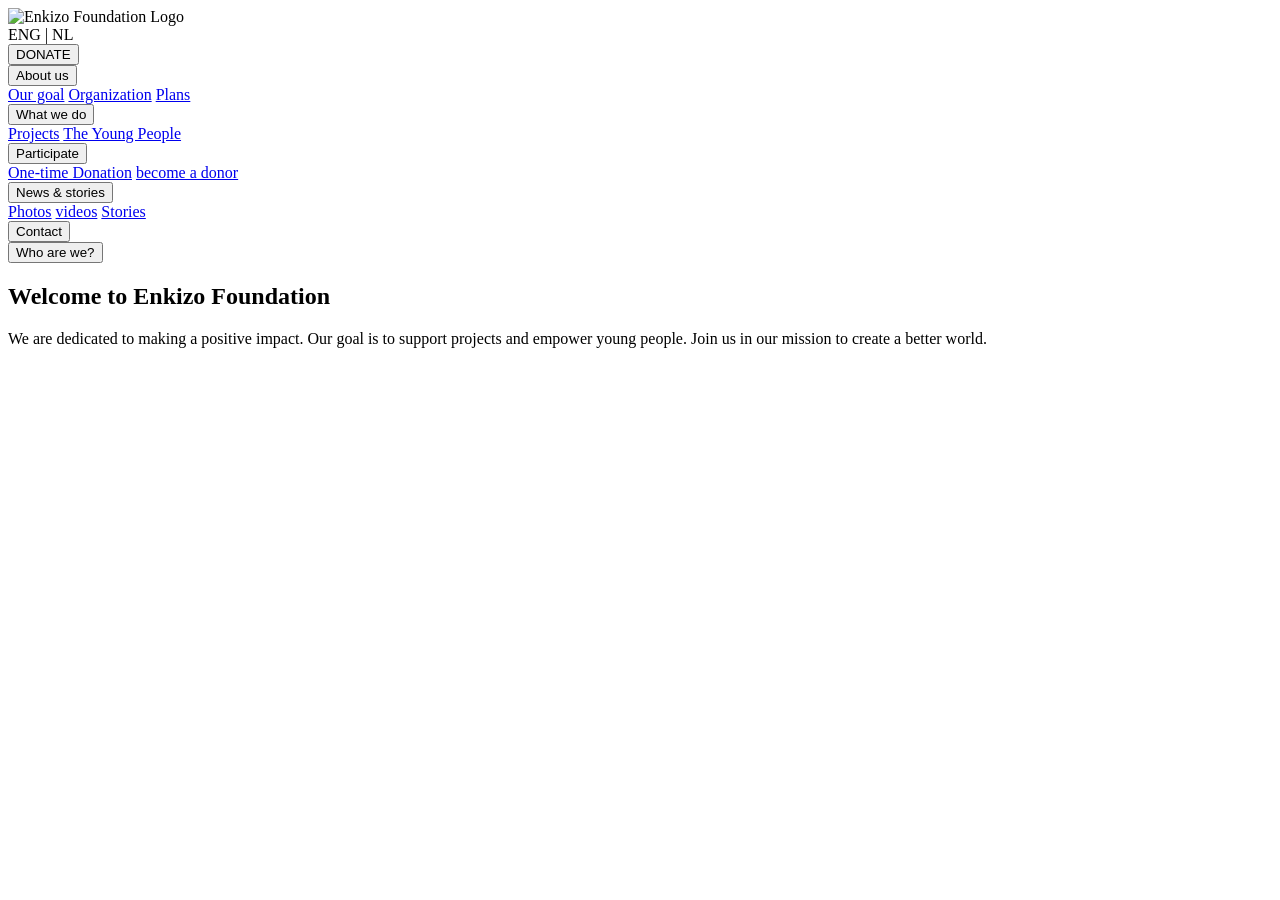
==== index.html @ 0a7edf3d "main html body" ====
<!DOCTYPE html>
<html lang="en">
<head>
    <meta charset="UTF-8">
    <meta name="viewport" content="width=device-width, initial-scale=1.0">
    <title>Enkizo Foundation</title>
    <link rel="stylesheet" href="style.css">
    <link href="https://fonts.googleapis.com/css2?family=League+Spartan:wght@400;500;600;700&display=swap" rel="stylesheet">
</head>
<body>
    <header class="top-bar">
        <div class="logo-container">
            <img src="assets/logo.png" alt="Enkizo Foundation Logo" class="logo">
        </div>
        <div class="header-right">
            <div class="language-toggle">
                <span id="lang-eng" class="lang-btn active">ENG</span> | <span id="lang-nl" class="lang-btn">NL</span>
            </div>
            <button class="donate-btn" id="donate-btn">DONATE</button>
        </div>
    </header>
    
    <nav class="main-nav">
        <div class="nav-item">
            <button class="nav-btn" id="nav-about">About us</button>
            <div class="dropdown">
                <a href="#goal" id="sub-goal">Our goal</a>
                <a href="#org" id="sub-org">Organization</a>
                <a href="#plans" id="sub-plans">Plans</a>
            </div>
        </div>
        <div class="nav-item">
            <button class="nav-btn" id="nav-what">What we do</button>
            <div class="dropdown">
                <a href="#projects" id="sub-projects">Projects</a>
                <a href="#youth" id="sub-youth">The Young People</a>
            </div>
        </div>
        <div class="nav-item">
            <button class="nav-btn" id="nav-participate">Participate</button>
            <div class="dropdown">
                <a href="#one-time" id="sub-onetime">One-time Donation</a>
                <a href="#donor" id="sub-donor">become a donor</a>
            </div>
        </div>
        <div class="nav-item">
            <button class="nav-btn" id="nav-news">News & stories</button>
            <div class="dropdown">
                <a href="#photos" id="sub-photos">Photos</a>
                <a href="#videos" id="sub-videos">videos</a>
                <a href="#stories" id="sub-stories">Stories</a>
            </div>
        </div>
        <div class="nav-item">
            <button class="nav-btn" id="nav-contact">Contact</button>
        </div>
    </nav>

    <main class="hero-section">
        <div class="hero-content">
            <button class="who-btn" id="who-btn">Who are we?</button>
        </div>
    </main>

    <section class="content-section">
        <div class="container">
            <h2 id="about-us-heading">Welcome to Enkizo Foundation</h2>
            <p id="about-us-text">We are dedicated to making a positive impact. Our goal is to support projects and empower young people. Join us in our mission to create a better world.</p>
        </div>
    </section>

    <script src="script.js"></script>
</body>
</html>
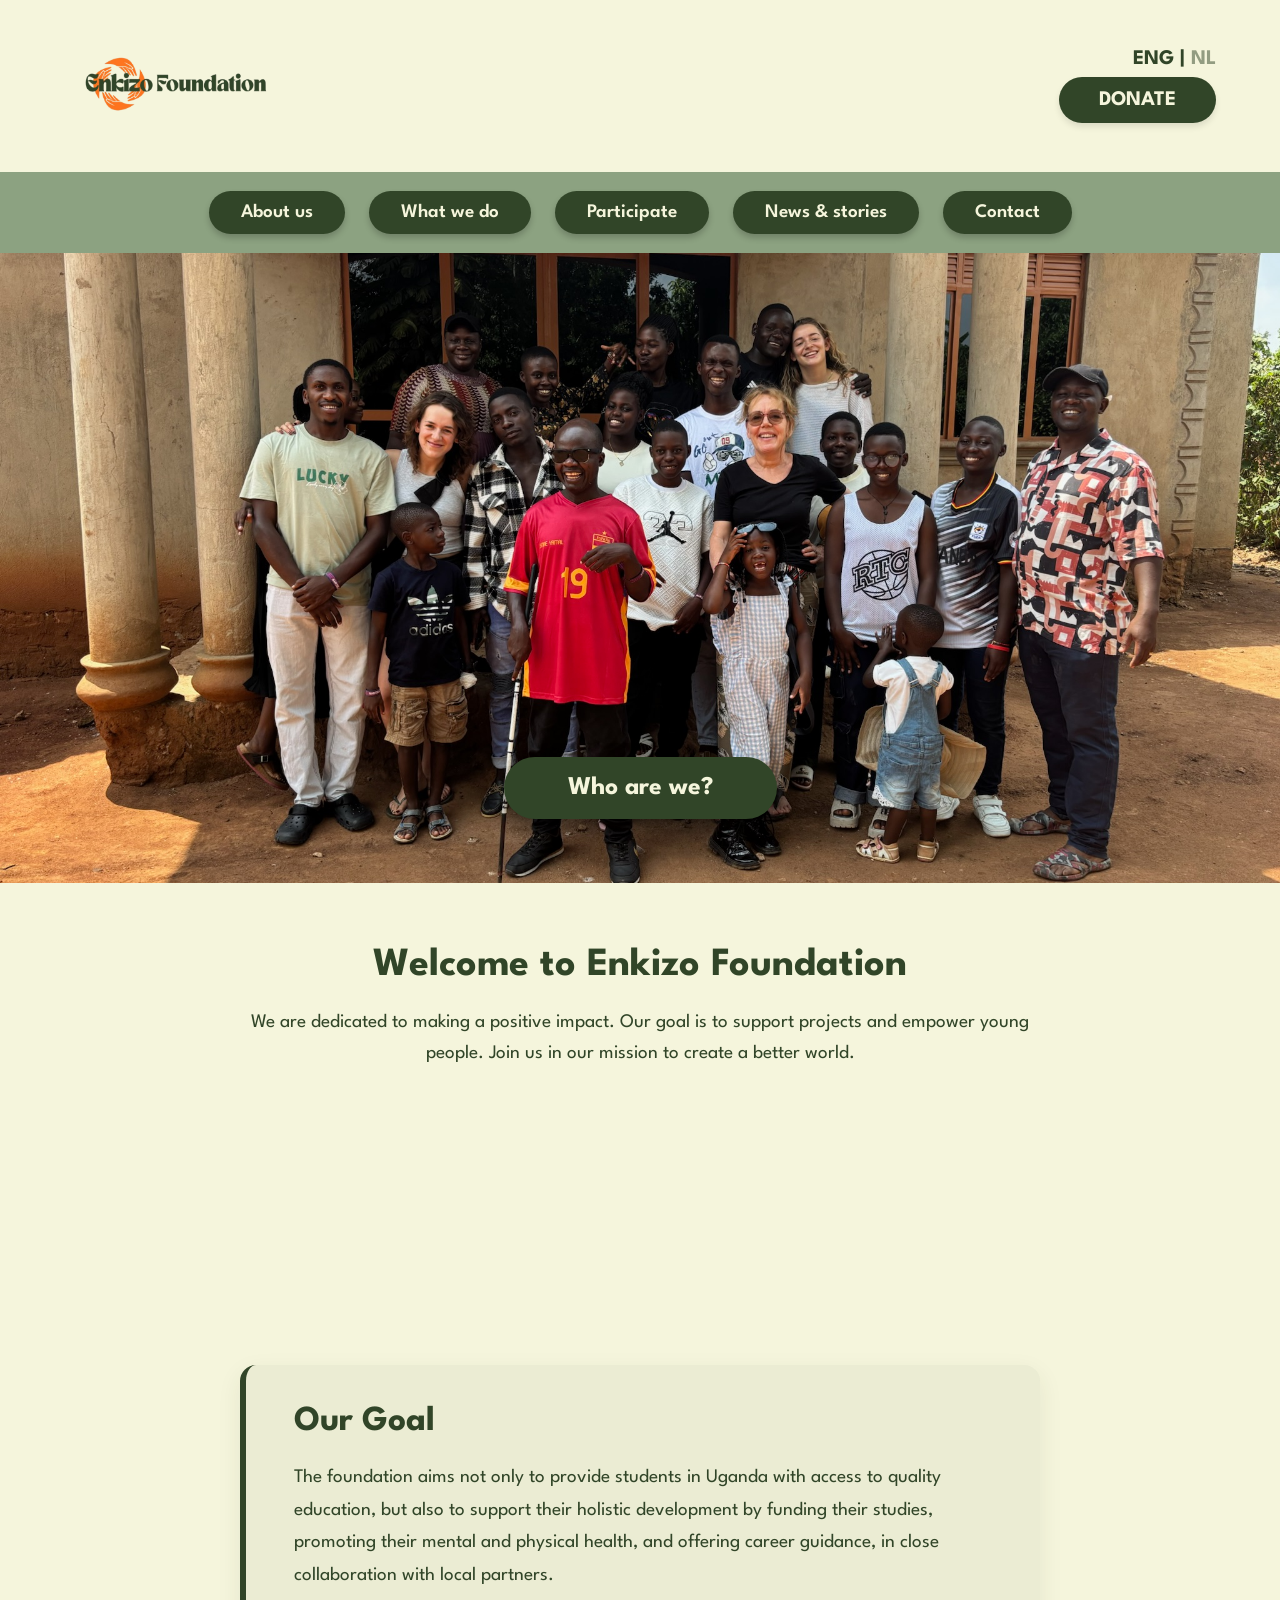
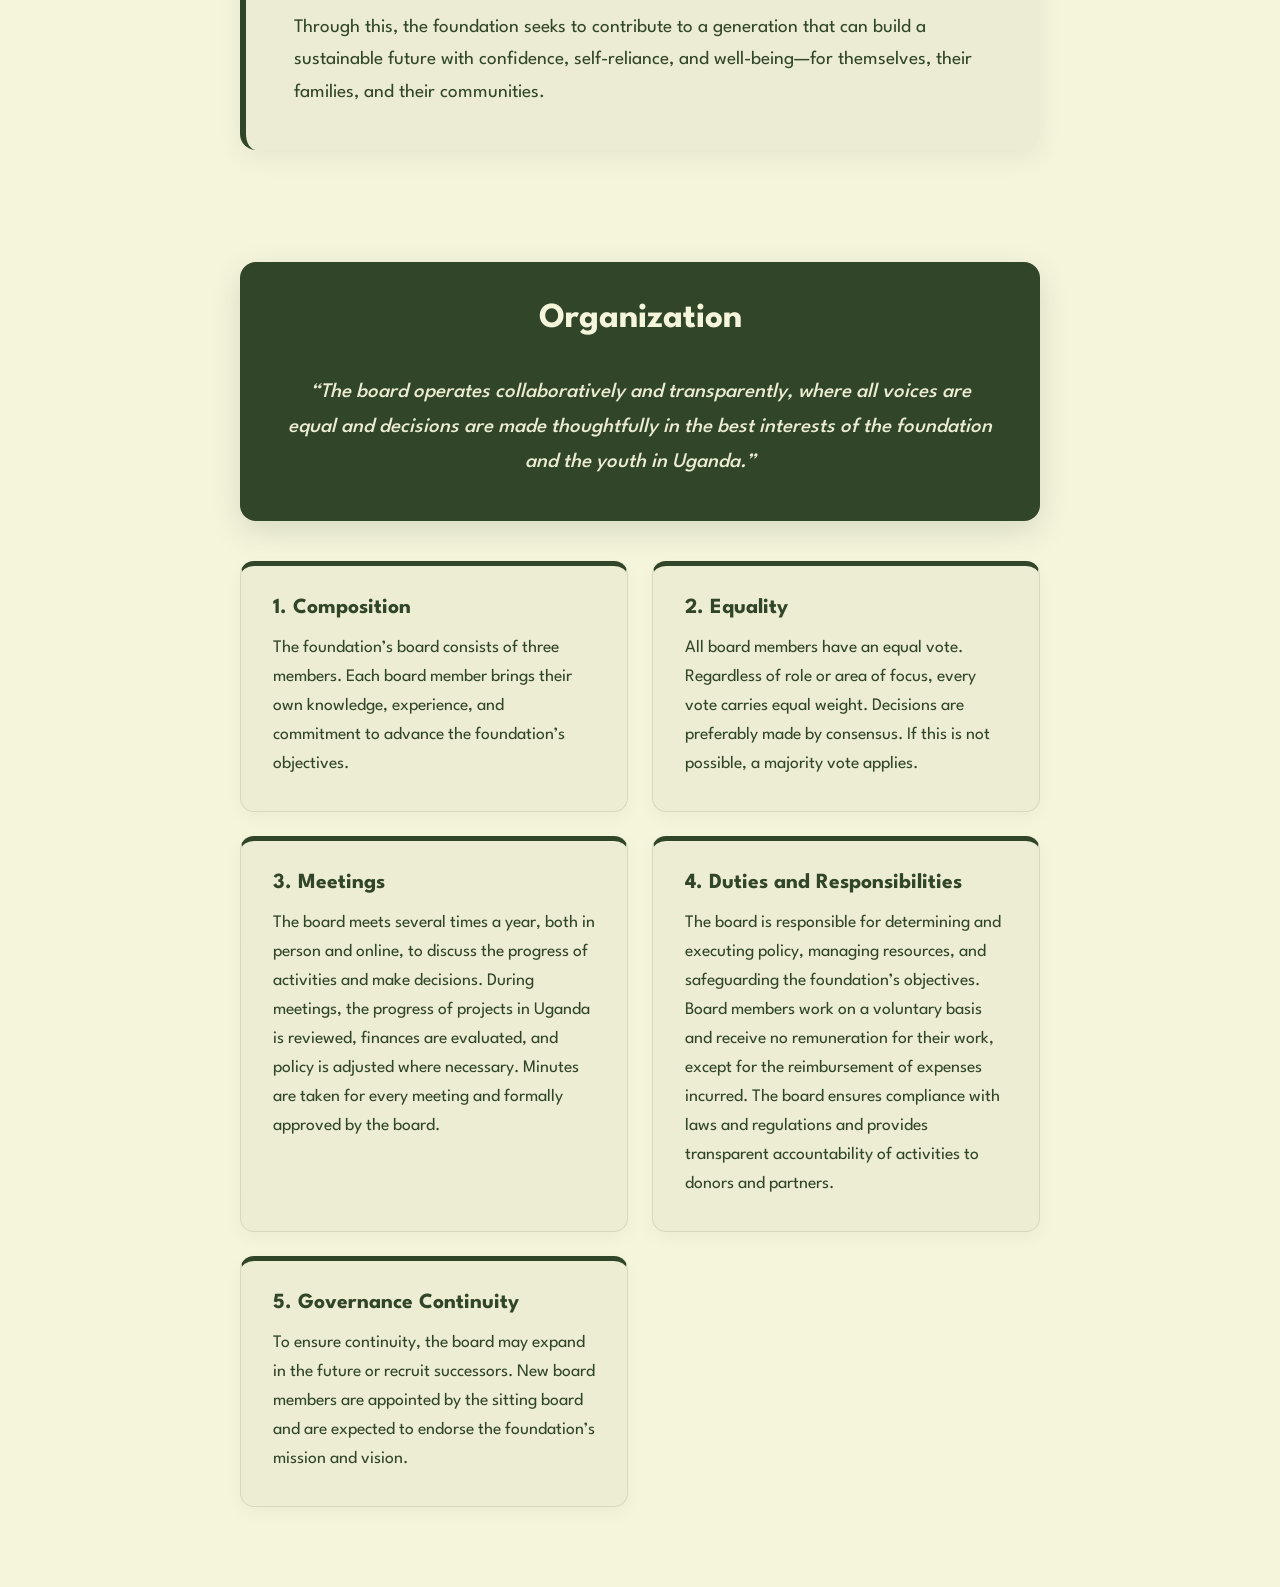
==== commit ae2586af: "added the Our Goal subsection content" ====
--- a/index.html
+++ b/index.html
@@ -69,6 +69,52 @@
         </div>
     </section>
 
+    <section class="goal-section" id="goal">
+        <div class="container">
+            <div class="goal-card">
+                <h2 id="goal-heading" class="section-title">Our Goal</h2>
+                <div class="goal-content">
+                    <p id="goal-p1" class="goal-text">The foundation aims not only to provide students in Uganda with access to quality education, but also to support their holistic development by funding their studies, promoting their mental and physical health, and offering career guidance, in close collaboration with local partners.</p>
+                    <p id="goal-p2" class="goal-text">Through this, the foundation seeks to contribute to a generation that can build a sustainable future with confidence, self-reliance, and well-being—for themselves, their families, and their communities.</p>
+                </div>
+            </div>
+        </div>
+    </section>
+
+    <section class="org-section" id="org">
+        <div class="container">
+            <div class="org-header-card">
+                <h2 id="org-heading" class="section-title">Organization</h2>
+                <blockquote id="org-quote" class="org-quote">
+                    “The board operates collaboratively and transparently, where all voices are equal and decisions are made thoughtfully in the best interests of the foundation and the youth in Uganda.”
+                </blockquote>
+            </div>
+
+            <div class="org-grid">
+                <div class="org-card">
+                    <h3 id="org-item1-title" class="org-card-title">1. Composition</h3>
+                    <p id="org-item1-text" class="org-card-text">The foundation’s board consists of three members. Each board member brings their own knowledge, experience, and commitment to advance the foundation’s objectives.</p>
+                </div>
+                <div class="org-card">
+                    <h3 id="org-item2-title" class="org-card-title">2. Equality</h3>
+                    <p id="org-item2-text" class="org-card-text">All board members have an equal vote. Regardless of role or area of focus, every vote carries equal weight. Decisions are preferably made by consensus. If this is not possible, a majority vote applies.</p>
+                </div>
+                <div class="org-card">
+                    <h3 id="org-item3-title" class="org-card-title">3. Meetings</h3>
+                    <p id="org-item3-text" class="org-card-text">The board meets several times a year, both in person and online, to discuss the progress of activities and make decisions. During meetings, the progress of projects in Uganda is reviewed, finances are evaluated, and policy is adjusted where necessary. Minutes are taken for every meeting and formally approved by the board.</p>
+                </div>
+                <div class="org-card">
+                    <h3 id="org-item4-title" class="org-card-title">4. Duties and Responsibilities</h3>
+                    <p id="org-item4-text" class="org-card-text">The board is responsible for determining and executing policy, managing resources, and safeguarding the foundation’s objectives. Board members work on a voluntary basis and receive no remuneration for their work, except for the reimbursement of expenses incurred. The board ensures compliance with laws and regulations and provides transparent accountability of activities to donors and partners.</p>
+                </div>
+                <div class="org-card">
+                    <h3 id="org-item5-title" class="org-card-title">5. Governance Continuity</h3>
+                    <p id="org-item5-text" class="org-card-text">To ensure continuity, the board may expand in the future or recruit successors. New board members are appointed by the sitting board and are expected to endorse the foundation’s mission and vision.</p>
+                </div>
+            </div>
+        </div>
+    </section>
+
     <script src="script.js"></script>
 </body>
 </html>
--- a/style.css
+++ b/style.css
@@ -0,0 +1,408 @@
+:root {
+    --primary-green: #314528;
+    --beige: #f5f5dc;
+    --text-color: #314528;
+    --nav-bg: #8ca281;
+}
+
+html {
+    scroll-behavior: smooth;
+}
+
+* {
+    box-sizing: border-box;
+    margin: 0;
+    padding: 0;
+}
+
+body {
+    font-family: 'League Spartan', sans-serif;
+    background-color: var(--beige);
+    color: var(--text-color);
+}
+
+.top-bar {
+    display: flex;
+    justify-content: space-between;
+    align-items: center;
+    padding: 1.5rem 4rem;
+    background-color: var(--beige);
+}
+
+.logo-container .logo {
+    height: 120px;
+    object-fit: contain;
+}
+
+.header-right {
+    display: flex;
+    flex-direction: column;
+    align-items: flex-end;
+    gap: 0.5rem;
+}
+
+.language-toggle {
+    font-size: 1.3rem;
+    font-weight: 700;
+}
+
+.lang-btn {
+    opacity: 0.5;
+    cursor: pointer;
+    transition: opacity 0.3s;
+}
+
+.lang-btn.active {
+    opacity: 1;
+}
+
+.donate-btn {
+    background-color: var(--primary-green);
+    color: var(--beige);
+    border: none;
+    padding: 0.8rem 2.5rem;
+    font-size: 1.3rem;
+    font-weight: 700;
+    border-radius: 40px;
+    cursor: pointer;
+    font-family: 'League Spartan', sans-serif;
+    box-shadow: 0 4px 6px rgba(0,0,0,0.1);
+    transition: transform 0.2s, box-shadow 0.2s;
+}
+
+.donate-btn:hover {
+    transform: translateY(-2px);
+    box-shadow: 0 6px 12px rgba(0,0,0,0.15);
+}
+
+.main-nav {
+    display: flex;
+    justify-content: center;
+    gap: 1.5rem;
+    background-color: var(--nav-bg);
+    padding: 1.2rem;
+}
+
+.nav-item {
+    position: relative;
+}
+
+.nav-btn {
+    background-color: var(--primary-green);
+    color: var(--beige);
+    border: none;
+    padding: 0.8rem 2rem;
+    font-size: 1.2rem;
+    font-weight: 600;
+    border-radius: 30px;
+    cursor: pointer;
+    font-family: 'League Spartan', sans-serif;
+    box-shadow: 0 4px 6px rgba(0,0,0,0.2);
+    transition: background-color 0.3s;
+}
+
+.nav-btn:hover {
+    background-color: #24351d;
+}
+
+.dropdown {
+    display: none;
+    position: absolute;
+    top: 100%;
+    left: 50%;
+    transform: translateX(-50%);
+    background-color: transparent;
+    min-width: 200px;
+    z-index: 10;
+    margin-top: 15px;
+    gap: 10px;
+}
+
+.nav-item .dropdown.show {
+    display: flex;
+    flex-direction: column;
+}
+
+.dropdown a {
+    background-color: var(--primary-green);
+    color: var(--beige);
+    padding: 0.8rem 2rem;
+    text-decoration: none;
+    display: block;
+    text-align: center;
+    font-size: 1.2rem;
+    font-weight: 600;
+    border-radius: 30px;
+    box-shadow: 0 4px 6px rgba(0,0,0,0.2);
+    transition: background-color 0.3s;
+    font-family: 'League Spartan', sans-serif;
+}
+
+.dropdown a:hover {
+    background-color: #24351d;
+}
+
+.hero-section {
+    height: 70vh;
+    min-height: 500px;
+    background-image: url('assets/bg.png');
+    background-size: cover;
+    background-position: center;
+    display: flex;
+    align-items: flex-end;
+    justify-content: center;
+    padding-bottom: 4rem;
+    position: relative;
+}
+
+.who-btn {
+    background-color: var(--primary-green);
+    color: var(--beige);
+    border: none;
+    padding: 1.2rem 4rem;
+    font-size: 1.6rem;
+    font-weight: 700;
+    border-radius: 40px;
+    cursor: pointer;
+    font-family: 'League Spartan', sans-serif;
+    box-shadow: 0 10px 20px rgba(0,0,0,0.5); /* Shade effect requested */
+    transition: transform 0.3s, box-shadow 0.3s;
+}
+
+.who-btn:hover {
+    transform: translateY(-4px);
+    box-shadow: 0 15px 25px rgba(0,0,0,0.6);
+}
+
+.content-section {
+    padding: 4rem 2rem;
+    text-align: center;
+    background-color: var(--beige);
+    min-height: 50vh;
+}
+
+.container {
+    max-width: 800px;
+    margin: 0 auto;
+}
+
+.content-section h2 {
+    font-size: 2.5rem;
+    margin-bottom: 1.5rem;
+    color: var(--primary-green);
+}
+
+.content-section p {
+    font-size: 1.2rem;
+    line-height: 1.6;
+}
+
+/* Our Goal Section */
+.goal-section {
+    padding: 2rem 2rem 5rem 2rem;
+    background-color: var(--beige);
+}
+
+.goal-card {
+    background-color: rgba(49, 69, 40, 0.05);
+    border-left: 6px solid var(--primary-green);
+    border-radius: 16px;
+    padding: 2.5rem 3rem;
+    box-shadow: 0 8px 24px rgba(49, 69, 40, 0.08);
+    text-align: left;
+    transition: transform 0.3s ease, box-shadow 0.3s ease;
+}
+
+.goal-card:hover {
+    transform: translateY(-3px);
+    box-shadow: 0 12px 32px rgba(49, 69, 40, 0.12);
+}
+
+.section-title {
+    font-size: 2.2rem;
+    color: var(--primary-green);
+    margin-bottom: 1.5rem;
+    position: relative;
+    display: inline-block;
+}
+
+.goal-content {
+    display: flex;
+    flex-direction: column;
+    gap: 1.2rem;
+}
+
+.goal-text {
+    font-size: 1.2rem;
+    line-height: 1.7;
+    color: var(--text-color);
+}
+
+/* Organization Section */
+.org-section {
+    padding: 2rem 2rem 5rem 2rem;
+    background-color: var(--beige);
+}
+
+.org-header-card {
+    background-color: var(--primary-green);
+    color: var(--beige);
+    border-radius: 16px;
+    padding: 2.5rem 3rem;
+    box-shadow: 0 10px 30px rgba(49, 69, 40, 0.15);
+    margin-bottom: 2.5rem;
+    text-align: center;
+}
+
+.org-header-card .section-title {
+    color: var(--beige);
+}
+
+.org-quote {
+    font-size: 1.3rem;
+    font-style: italic;
+    line-height: 1.7;
+    margin-top: 1rem;
+    opacity: 0.95;
+    font-weight: 500;
+}
+
+.org-grid {
+    display: grid;
+    grid-template-columns: repeat(auto-fit, minmax(320px, 1fr));
+    gap: 1.5rem;
+}
+
+.org-card {
+    background-color: rgba(49, 69, 40, 0.04);
+    border: 1px solid rgba(49, 69, 40, 0.12);
+    border-top: 5px solid var(--primary-green);
+    border-radius: 14px;
+    padding: 2rem;
+    box-shadow: 0 6px 18px rgba(0, 0, 0, 0.04);
+    display: flex;
+    flex-direction: column;
+    gap: 1rem;
+    transition: transform 0.3s ease, box-shadow 0.3s ease;
+}
+
+.org-card:hover {
+    transform: translateY(-4px);
+    box-shadow: 0 12px 28px rgba(49, 69, 40, 0.12);
+}
+
+.org-card-title {
+    font-size: 1.35rem;
+    color: var(--primary-green);
+    font-weight: 700;
+}
+
+.org-card-text {
+    font-size: 1.1rem;
+    line-height: 1.65;
+    color: var(--text-color);
+}
+
+/* Responsive design */
+@media screen and (max-width: 768px) {
+    .top-bar {
+        flex-direction: column;
+        padding: 1.5rem;
+        gap: 1.5rem;
+    }
+    
+    .header-right {
+        flex-wrap: wrap;
+        justify-content: center;
+        gap: 1rem;
+    }
+
+    .main-nav {
+        flex-direction: column;
+        align-items: stretch;
+        gap: 0.5rem;
+        padding: 1rem;
+    }
+
+    .nav-btn {
+        width: 100%;
+        padding: 1rem;
+        border-radius: 10px;
+    }
+
+    .dropdown {
+        position: static;
+        transform: none;
+        width: 100%;
+        box-shadow: none;
+        margin-top: 0.5rem;
+        display: none;
+        background-color: transparent;
+    }
+    
+    .nav-item .dropdown.show {
+        display: flex;
+    }
+    
+    .dropdown a {
+        width: 100%;
+        padding: 1rem;
+        border-radius: 10px;
+    }
+
+    .hero-section {
+        height: 50vh;
+        min-height: 400px;
+        padding-bottom: 2rem;
+    }
+    
+    .who-btn {
+        padding: 1rem 2rem;
+        font-size: 1.2rem;
+    }
+
+    .goal-section {
+        padding: 1.5rem 1rem 3rem 1rem;
+    }
+
+    .goal-card {
+        padding: 1.5rem;
+        border-left-width: 4px;
+    }
+
+    .section-title {
+        font-size: 1.8rem;
+    }
+
+    .goal-text {
+        font-size: 1.05rem;
+    }
+
+    .org-section {
+        padding: 1.5rem 1rem 3rem 1rem;
+    }
+
+    .org-header-card {
+        padding: 1.5rem 1.25rem;
+    }
+
+    .org-quote {
+        font-size: 1.1rem;
+    }
+
+    .org-grid {
+        grid-template-columns: 1fr;
+    }
+
+    .org-card {
+        padding: 1.35rem;
+    }
+
+    .org-card-title {
+        font-size: 1.25rem;
+    }
+
+    .org-card-text {
+        font-size: 1rem;
+    }
+}
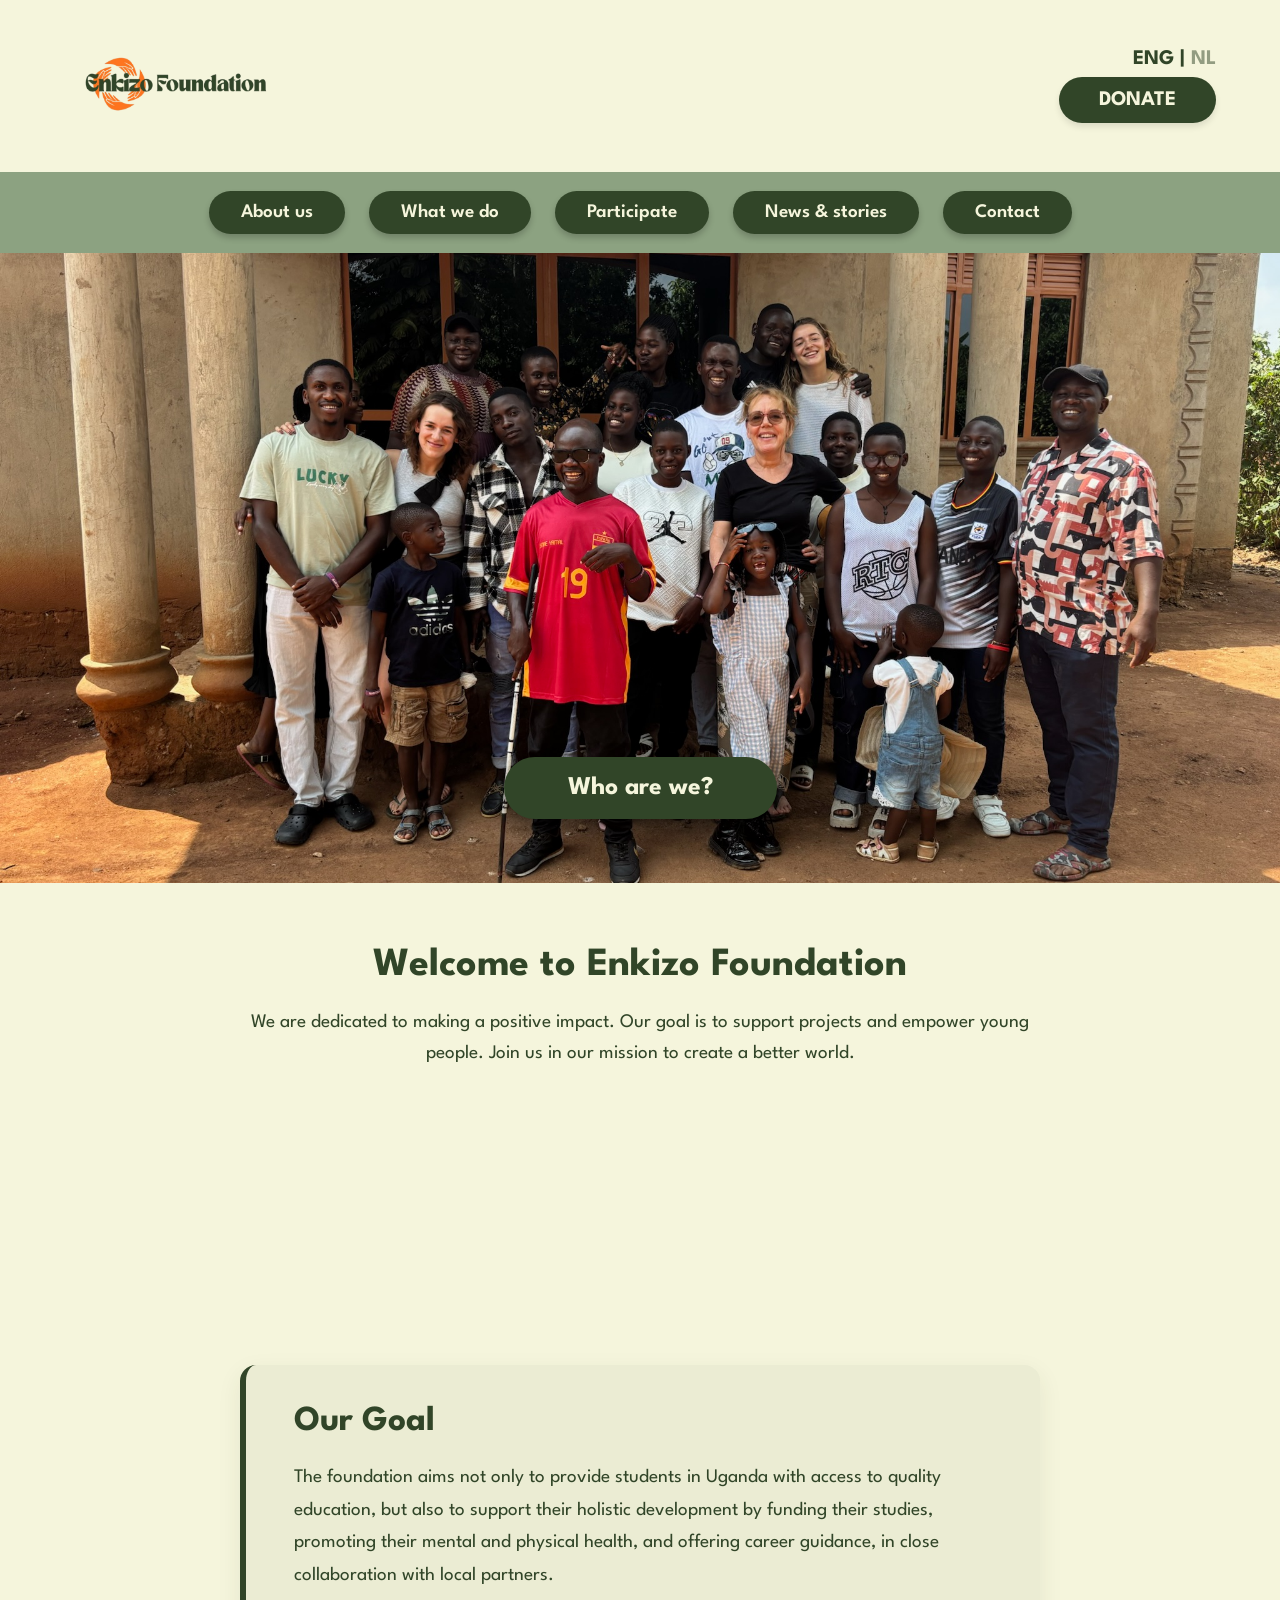
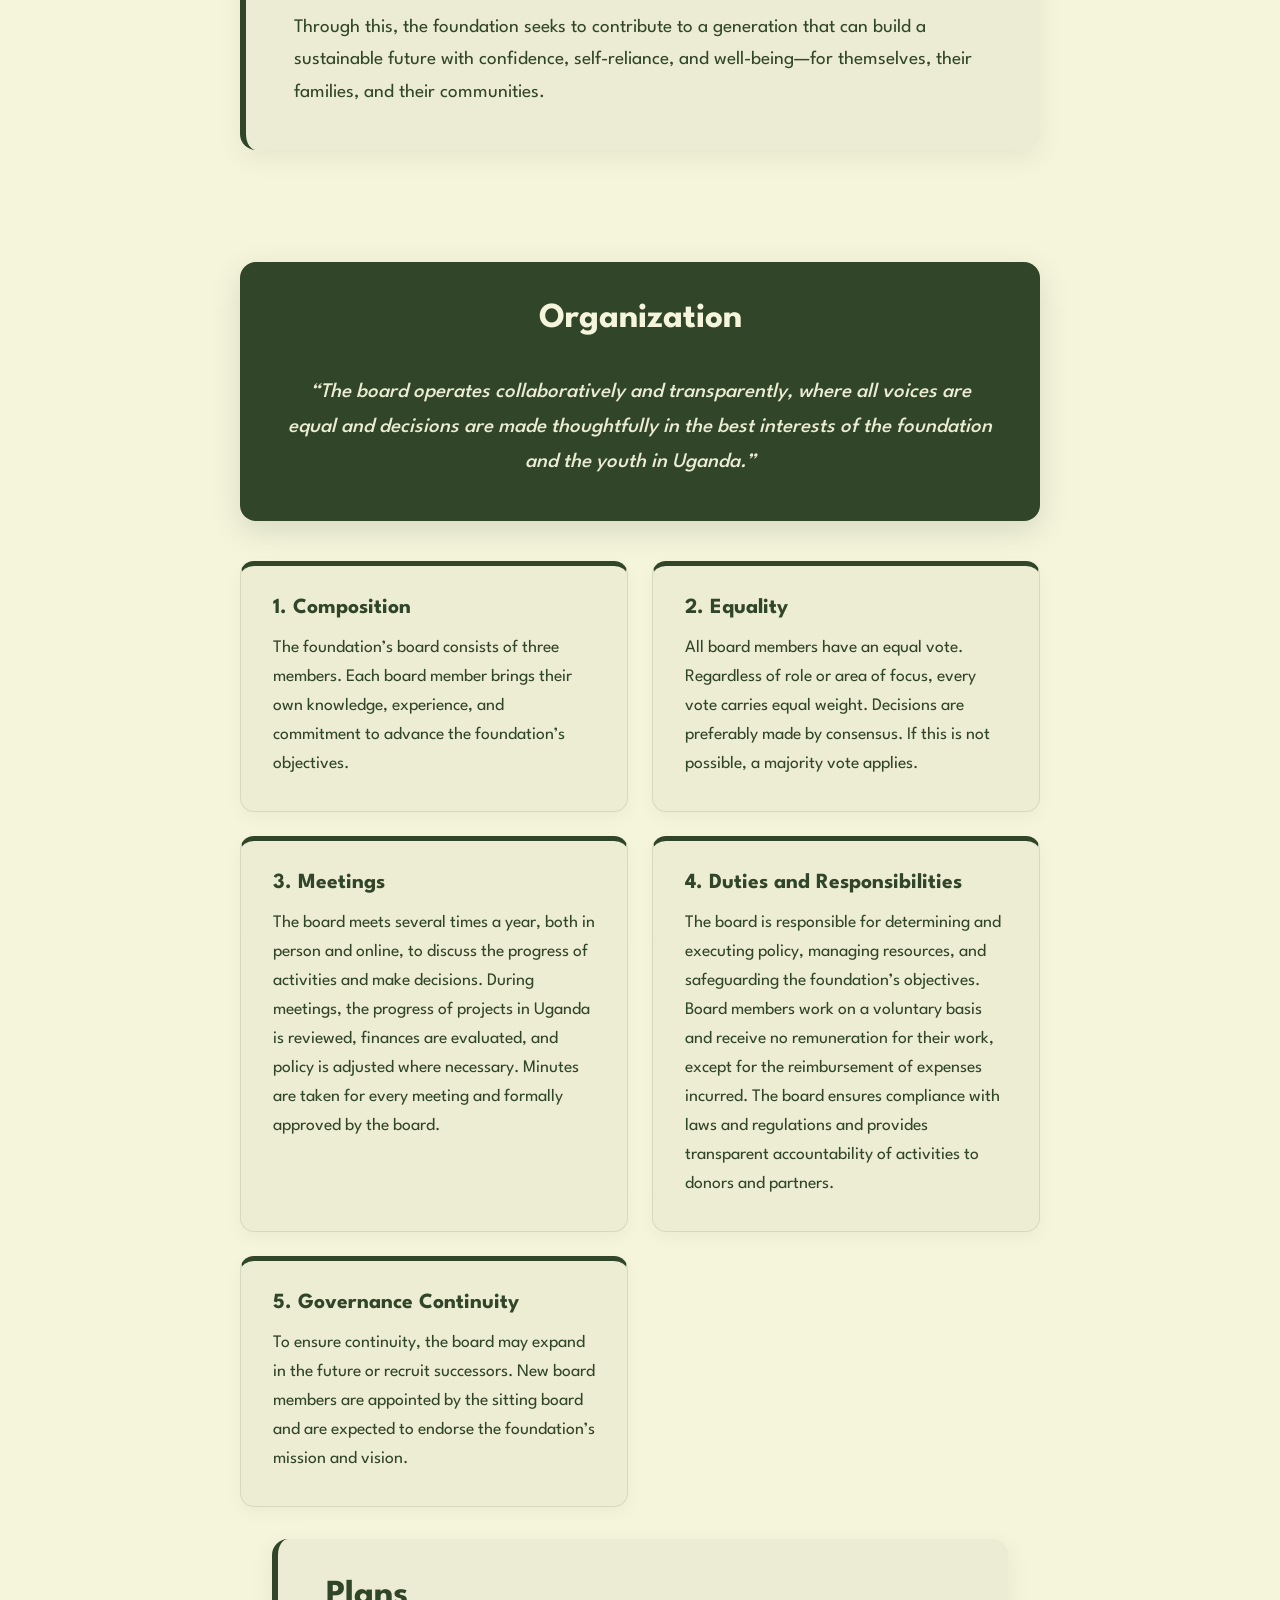
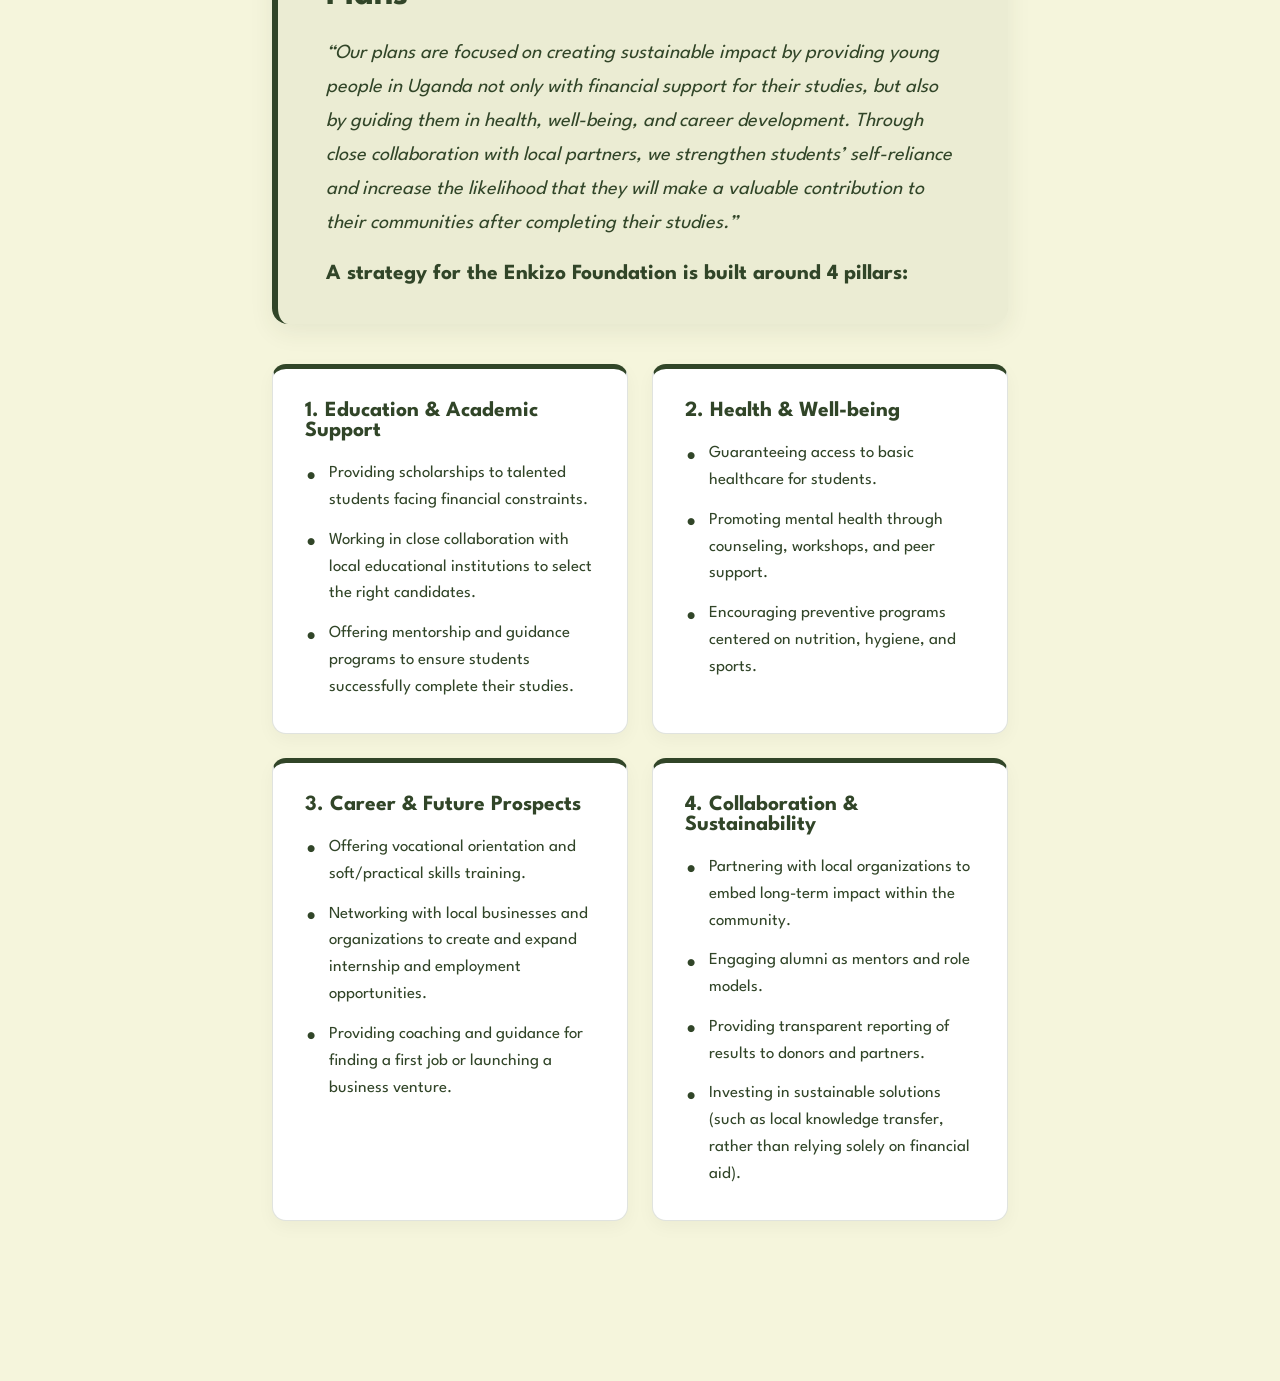
==== commit 49ba417c: "added the organization subsection" ====
--- a/index.html
+++ b/index.html
@@ -112,6 +112,54 @@
                     <p id="org-item5-text" class="org-card-text">To ensure continuity, the board may expand in the future or recruit successors. New board members are appointed by the sitting board and are expected to endorse the foundation’s mission and vision.</p>
                 </div>
             </div>
+    <section class="plans-section" id="plans">
+        <div class="container">
+            <div class="plans-header-card">
+                <h2 id="plans-heading" class="section-title">Plans</h2>
+                <blockquote id="plans-quote" class="plans-quote">
+                    “Our plans are focused on creating sustainable impact by providing young people in Uganda not only with financial support for their studies, but also by guiding them in health, well-being, and career development. Through close collaboration with local partners, we strengthen students’ self-reliance and increase the likelihood that they will make a valuable contribution to their communities after completing their studies.”
+                </blockquote>
+                <p id="plans-subheading" class="plans-subheading">A strategy for the Enkizo Foundation is built around 4 pillars:</p>
+            </div>
+
+            <div class="plans-grid">
+                <div class="pillar-card">
+                    <h3 id="pillar1-title" class="pillar-title">1. Education & Academic Support</h3>
+                    <ul class="pillar-list">
+                        <li id="pillar1-item1">Providing scholarships to talented students facing financial constraints.</li>
+                        <li id="pillar1-item2">Working in close collaboration with local educational institutions to select the right candidates.</li>
+                        <li id="pillar1-item3">Offering mentorship and guidance programs to ensure students successfully complete their studies.</li>
+                    </ul>
+                </div>
+
+                <div class="pillar-card">
+                    <h3 id="pillar2-title" class="pillar-title">2. Health & Well-being</h3>
+                    <ul class="pillar-list">
+                        <li id="pillar2-item1">Guaranteeing access to basic healthcare for students.</li>
+                        <li id="pillar2-item2">Promoting mental health through counseling, workshops, and peer support.</li>
+                        <li id="pillar2-item3">Encouraging preventive programs centered on nutrition, hygiene, and sports.</li>
+                    </ul>
+                </div>
+
+                <div class="pillar-card">
+                    <h3 id="pillar3-title" class="pillar-title">3. Career & Future Prospects</h3>
+                    <ul class="pillar-list">
+                        <li id="pillar3-item1">Offering vocational orientation and soft/practical skills training.</li>
+                        <li id="pillar3-item2">Networking with local businesses and organizations to create and expand internship and employment opportunities.</li>
+                        <li id="pillar3-item3">Providing coaching and guidance for finding a first job or launching a business venture.</li>
+                    </ul>
+                </div>
+
+                <div class="pillar-card">
+                    <h3 id="pillar4-title" class="pillar-title">4. Collaboration & Sustainability</h3>
+                    <ul class="pillar-list">
+                        <li id="pillar4-item1">Partnering with local organizations to embed long-term impact within the community.</li>
+                        <li id="pillar4-item2">Engaging alumni as mentors and role models.</li>
+                        <li id="pillar4-item3">Providing transparent reporting of results to donors and partners.</li>
+                        <li id="pillar4-item4">Investing in sustainable solutions (such as local knowledge transfer, rather than relying solely on financial aid).</li>
+                    </ul>
+                </div>
+            </div>
         </div>
     </section>
 
--- a/style.css
+++ b/style.css
@@ -303,6 +303,92 @@
     color: var(--text-color);
 }
 
+/* Plans Section */
+.plans-section {
+    padding: 2rem 2rem 5rem 2rem;
+    background-color: var(--beige);
+}
+
+.plans-header-card {
+    background-color: rgba(49, 69, 40, 0.05);
+    border-left: 6px solid var(--primary-green);
+    border-radius: 16px;
+    padding: 2.5rem 3rem;
+    box-shadow: 0 8px 24px rgba(49, 69, 40, 0.08);
+    margin-bottom: 2.5rem;
+    text-align: left;
+}
+
+.plans-quote {
+    font-size: 1.25rem;
+    font-style: italic;
+    line-height: 1.7;
+    color: var(--text-color);
+    margin-bottom: 1.5rem;
+}
+
+.plans-subheading {
+    font-size: 1.35rem;
+    font-weight: 700;
+    color: var(--primary-green);
+}
+
+.plans-grid {
+    display: grid;
+    grid-template-columns: repeat(auto-fit, minmax(320px, 1fr));
+    gap: 1.5rem;
+}
+
+.pillar-card {
+    background-color: #ffffff;
+    border: 1px solid rgba(49, 69, 40, 0.15);
+    border-top: 5px solid var(--primary-green);
+    border-radius: 14px;
+    padding: 2rem;
+    box-shadow: 0 6px 18px rgba(0, 0, 0, 0.04);
+    display: flex;
+    flex-direction: column;
+    gap: 1.2rem;
+    transition: transform 0.3s ease, box-shadow 0.3s ease;
+}
+
+.pillar-card:hover {
+    transform: translateY(-4px);
+    box-shadow: 0 12px 28px rgba(49, 69, 40, 0.12);
+}
+
+.pillar-title {
+    font-size: 1.35rem;
+    color: var(--primary-green);
+    font-weight: 700;
+}
+
+.pillar-list {
+    list-style-type: none;
+    padding-left: 0;
+    display: flex;
+    flex-direction: column;
+    gap: 0.8rem;
+}
+
+.pillar-list li {
+    font-size: 1.05rem;
+    line-height: 1.6;
+    color: var(--text-color);
+    position: relative;
+    padding-left: 1.5rem;
+}
+
+.pillar-list li::before {
+    content: "•";
+    color: var(--primary-green);
+    font-weight: bold;
+    font-size: 1.4rem;
+    position: absolute;
+    left: 0;
+    top: -0.1rem;
+}
+
 /* Responsive design */
 @media screen and (max-width: 768px) {
     .top-bar {
@@ -405,4 +491,37 @@
     .org-card-text {
         font-size: 1rem;
     }
-}
+
+    .plans-section {
+        padding: 1.5rem 1rem 3rem 1rem;
+    }
+
+    .plans-header-card {
+        padding: 1.5rem 1.25rem;
+        border-left-width: 4px;
+    }
+
+    .plans-quote {
+        font-size: 1.05rem;
+    }
+
+    .plans-subheading {
+        font-size: 1.15rem;
+    }
+
+    .plans-grid {
+        grid-template-columns: 1fr;
+    }
+
+    .pillar-card {
+        padding: 1.35rem;
+    }
+
+    .pillar-title {
+        font-size: 1.2rem;
+    }
+
+    .pillar-list li {
+        font-size: 0.98rem;
+    }
+}
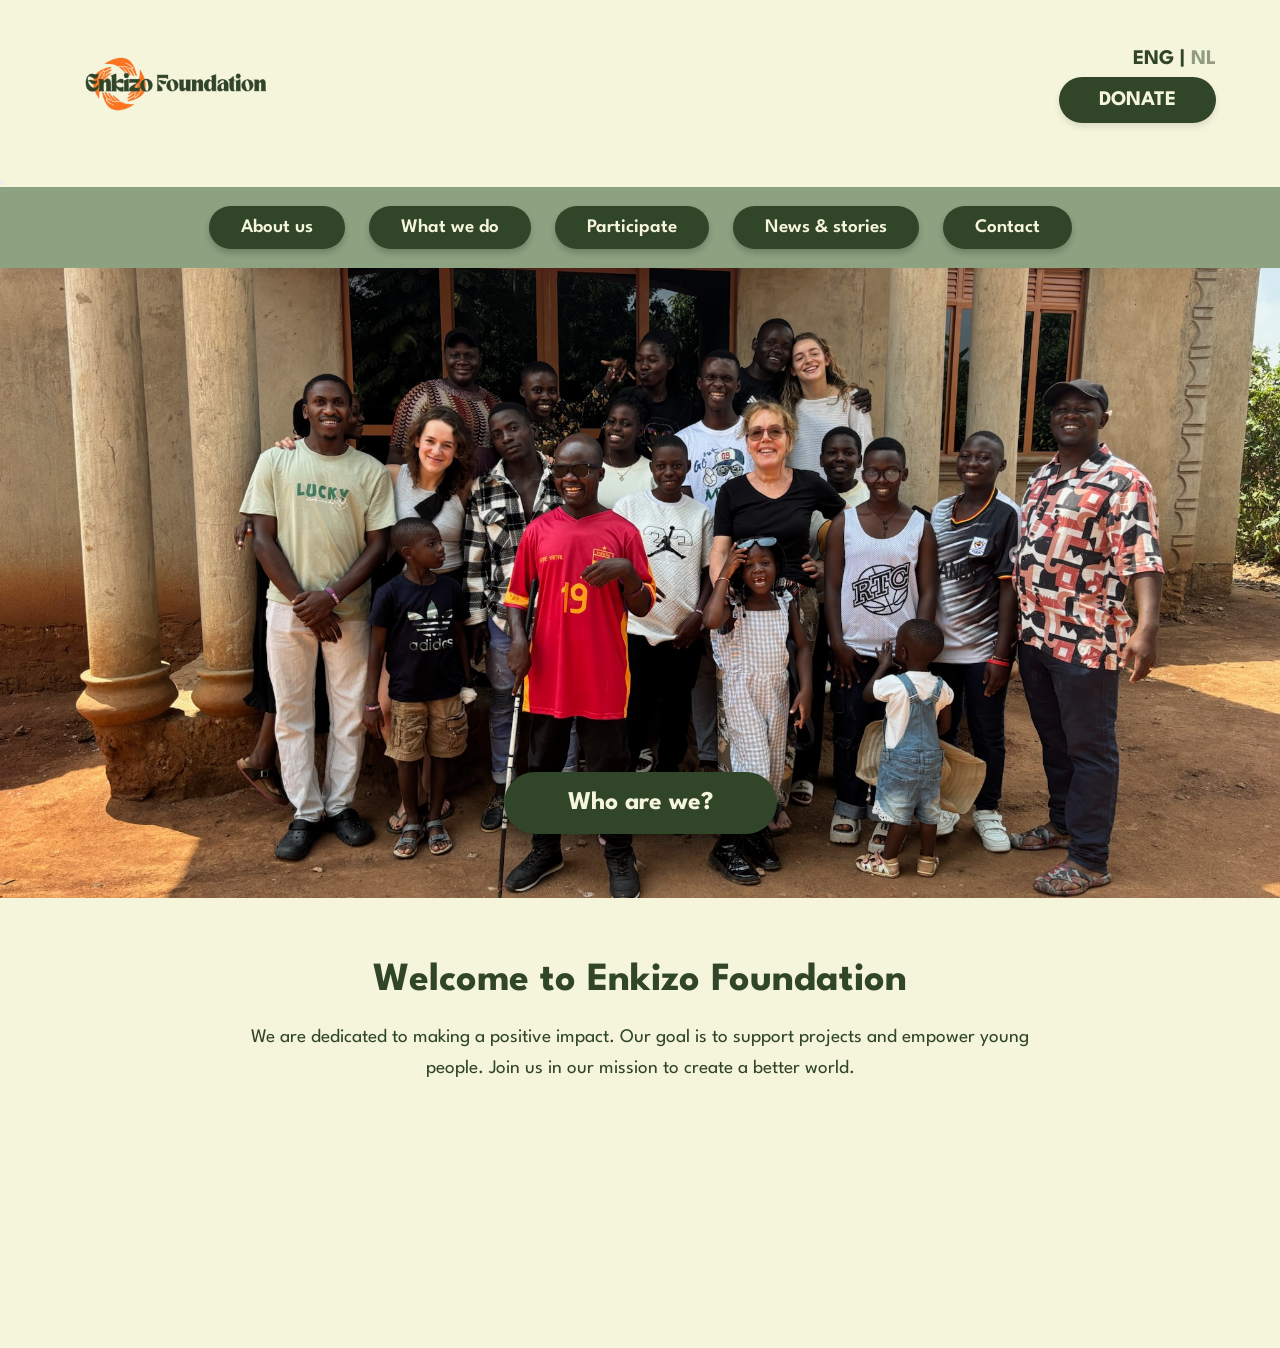
==== commit 2ca7b711: "updates" ====
--- a/index.html
+++ b/index.html
@@ -10,7 +10,7 @@
 <body>
     <header class="top-bar">
         <div class="logo-container">
-            <img src="assets/logo.png" alt="Enkizo Foundation Logo" class="logo">
+            <a href="index.html"><img src="assets/logo.png" alt="Enkizo Foundation Logo" class="logo"></a>
         </div>
         <div class="header-right">
             <div class="language-toggle">
@@ -19,46 +19,51 @@
             <button class="donate-btn" id="donate-btn">DONATE</button>
         </div>
     </header>
-    
-    <nav class="main-nav">
+
+    <button class="hamburger" id="hamburger" aria-label="Open menu" aria-expanded="false">
+        <span></span><span></span><span></span>
+    </button>
+
+    <nav class="main-nav" id="main-nav">
         <div class="nav-item">
             <button class="nav-btn" id="nav-about">About us</button>
             <div class="dropdown">
-                <a href="#goal" id="sub-goal">Our goal</a>
-                <a href="#org" id="sub-org">Organization</a>
-                <a href="#plans" id="sub-plans">Plans</a>
+                <a href="about.html#goal" id="sub-goal">Our goal</a>
+                <a href="about.html#org" id="sub-org">Organization</a>
+                <a href="about.html#plans" id="sub-plans">Plans</a>
+                <a href="leadership.html#board" id="sub-leadership">Leadership & Foundation</a>
             </div>
         </div>
         <div class="nav-item">
             <button class="nav-btn" id="nav-what">What we do</button>
             <div class="dropdown">
-                <a href="#projects" id="sub-projects">Projects</a>
-                <a href="#youth" id="sub-youth">The Young People</a>
+                <a href="what-we-do.html#projects" id="sub-projects">Projects</a>
+                <a href="what-we-do.html#youth" id="sub-youth">The Young People</a>
             </div>
         </div>
         <div class="nav-item">
             <button class="nav-btn" id="nav-participate">Participate</button>
             <div class="dropdown">
-                <a href="#one-time" id="sub-onetime">One-time Donation</a>
-                <a href="#donor" id="sub-donor">become a donor</a>
+                <a href="participate.html#one-time" id="sub-onetime">One-time Donation</a>
+                <a href="participate.html#donor" id="sub-donor">become a donor</a>
             </div>
         </div>
         <div class="nav-item">
             <button class="nav-btn" id="nav-news">News & stories</button>
             <div class="dropdown">
-                <a href="#photos" id="sub-photos">Photos</a>
-                <a href="#videos" id="sub-videos">videos</a>
-                <a href="#stories" id="sub-stories">Stories</a>
+                <a href="news.html#photos" id="sub-photos">Photos</a>
+                <a href="news.html#videos" id="sub-videos">videos</a>
+                <a href="news.html#stories" id="sub-stories">Stories</a>
             </div>
         </div>
         <div class="nav-item">
-            <button class="nav-btn" id="nav-contact">Contact</button>
+            <a href="contact.html" class="nav-btn-link"><button class="nav-btn" id="nav-contact">Contact</button></a>
         </div>
     </nav>
 
     <main class="hero-section">
         <div class="hero-content">
-            <button class="who-btn" id="who-btn">Who are we?</button>
+            <a href="about.html"><button class="who-btn" id="who-btn">Who are we?</button></a>
         </div>
     </main>
 
@@ -69,100 +74,7 @@
         </div>
     </section>
 
-    <section class="goal-section" id="goal">
-        <div class="container">
-            <div class="goal-card">
-                <h2 id="goal-heading" class="section-title">Our Goal</h2>
-                <div class="goal-content">
-                    <p id="goal-p1" class="goal-text">The foundation aims not only to provide students in Uganda with access to quality education, but also to support their holistic development by funding their studies, promoting their mental and physical health, and offering career guidance, in close collaboration with local partners.</p>
-                    <p id="goal-p2" class="goal-text">Through this, the foundation seeks to contribute to a generation that can build a sustainable future with confidence, self-reliance, and well-being—for themselves, their families, and their communities.</p>
-                </div>
-            </div>
-        </div>
-    </section>
-
-    <section class="org-section" id="org">
-        <div class="container">
-            <div class="org-header-card">
-                <h2 id="org-heading" class="section-title">Organization</h2>
-                <blockquote id="org-quote" class="org-quote">
-                    “The board operates collaboratively and transparently, where all voices are equal and decisions are made thoughtfully in the best interests of the foundation and the youth in Uganda.”
-                </blockquote>
-            </div>
-
-            <div class="org-grid">
-                <div class="org-card">
-                    <h3 id="org-item1-title" class="org-card-title">1. Composition</h3>
-                    <p id="org-item1-text" class="org-card-text">The foundation’s board consists of three members. Each board member brings their own knowledge, experience, and commitment to advance the foundation’s objectives.</p>
-                </div>
-                <div class="org-card">
-                    <h3 id="org-item2-title" class="org-card-title">2. Equality</h3>
-                    <p id="org-item2-text" class="org-card-text">All board members have an equal vote. Regardless of role or area of focus, every vote carries equal weight. Decisions are preferably made by consensus. If this is not possible, a majority vote applies.</p>
-                </div>
-                <div class="org-card">
-                    <h3 id="org-item3-title" class="org-card-title">3. Meetings</h3>
-                    <p id="org-item3-text" class="org-card-text">The board meets several times a year, both in person and online, to discuss the progress of activities and make decisions. During meetings, the progress of projects in Uganda is reviewed, finances are evaluated, and policy is adjusted where necessary. Minutes are taken for every meeting and formally approved by the board.</p>
-                </div>
-                <div class="org-card">
-                    <h3 id="org-item4-title" class="org-card-title">4. Duties and Responsibilities</h3>
-                    <p id="org-item4-text" class="org-card-text">The board is responsible for determining and executing policy, managing resources, and safeguarding the foundation’s objectives. Board members work on a voluntary basis and receive no remuneration for their work, except for the reimbursement of expenses incurred. The board ensures compliance with laws and regulations and provides transparent accountability of activities to donors and partners.</p>
-                </div>
-                <div class="org-card">
-                    <h3 id="org-item5-title" class="org-card-title">5. Governance Continuity</h3>
-                    <p id="org-item5-text" class="org-card-text">To ensure continuity, the board may expand in the future or recruit successors. New board members are appointed by the sitting board and are expected to endorse the foundation’s mission and vision.</p>
-                </div>
-            </div>
-    <section class="plans-section" id="plans">
-        <div class="container">
-            <div class="plans-header-card">
-                <h2 id="plans-heading" class="section-title">Plans</h2>
-                <blockquote id="plans-quote" class="plans-quote">
-                    “Our plans are focused on creating sustainable impact by providing young people in Uganda not only with financial support for their studies, but also by guiding them in health, well-being, and career development. Through close collaboration with local partners, we strengthen students’ self-reliance and increase the likelihood that they will make a valuable contribution to their communities after completing their studies.”
-                </blockquote>
-                <p id="plans-subheading" class="plans-subheading">A strategy for the Enkizo Foundation is built around 4 pillars:</p>
-            </div>
-
-            <div class="plans-grid">
-                <div class="pillar-card">
-                    <h3 id="pillar1-title" class="pillar-title">1. Education & Academic Support</h3>
-                    <ul class="pillar-list">
-                        <li id="pillar1-item1">Providing scholarships to talented students facing financial constraints.</li>
-                        <li id="pillar1-item2">Working in close collaboration with local educational institutions to select the right candidates.</li>
-                        <li id="pillar1-item3">Offering mentorship and guidance programs to ensure students successfully complete their studies.</li>
-                    </ul>
-                </div>
-
-                <div class="pillar-card">
-                    <h3 id="pillar2-title" class="pillar-title">2. Health & Well-being</h3>
-                    <ul class="pillar-list">
-                        <li id="pillar2-item1">Guaranteeing access to basic healthcare for students.</li>
-                        <li id="pillar2-item2">Promoting mental health through counseling, workshops, and peer support.</li>
-                        <li id="pillar2-item3">Encouraging preventive programs centered on nutrition, hygiene, and sports.</li>
-                    </ul>
-                </div>
-
-                <div class="pillar-card">
-                    <h3 id="pillar3-title" class="pillar-title">3. Career & Future Prospects</h3>
-                    <ul class="pillar-list">
-                        <li id="pillar3-item1">Offering vocational orientation and soft/practical skills training.</li>
-                        <li id="pillar3-item2">Networking with local businesses and organizations to create and expand internship and employment opportunities.</li>
-                        <li id="pillar3-item3">Providing coaching and guidance for finding a first job or launching a business venture.</li>
-                    </ul>
-                </div>
-
-                <div class="pillar-card">
-                    <h3 id="pillar4-title" class="pillar-title">4. Collaboration & Sustainability</h3>
-                    <ul class="pillar-list">
-                        <li id="pillar4-item1">Partnering with local organizations to embed long-term impact within the community.</li>
-                        <li id="pillar4-item2">Engaging alumni as mentors and role models.</li>
-                        <li id="pillar4-item3">Providing transparent reporting of results to donors and partners.</li>
-                        <li id="pillar4-item4">Investing in sustainable solutions (such as local knowledge transfer, rather than relying solely on financial aid).</li>
-                    </ul>
-                </div>
-            </div>
-        </div>
-    </section>
-
-    <script src="script.js"></script>
+    <script src="translations.js"></script>
+    <script src="main.js"></script>
 </body>
 </html>
--- a/style.css
+++ b/style.css
@@ -85,6 +85,11 @@
 
 .nav-item {
     position: relative;
+}
+
+.nav-btn-link {
+    text-decoration: none;
+    display: inline-block;
 }
 
 .nav-btn {
@@ -525,3 +530,113 @@
         font-size: 0.98rem;
     }
 }
+
+/* ── Beneficiary Stories ── */
+.stories-grid {
+    display: grid;
+    grid-template-columns: repeat(auto-fit, minmax(340px, 1fr));
+    gap: 2rem;
+    margin-top: 2.5rem;
+}
+
+.story-card {
+    background-color: #ffffff;
+    border: 1px solid rgba(49, 69, 40, 0.15);
+    border-top: 5px solid var(--primary-green);
+    border-radius: 14px;
+    overflow: hidden;
+    box-shadow: 0 6px 18px rgba(0, 0, 0, 0.05);
+    transition: transform 0.3s ease, box-shadow 0.3s ease;
+}
+
+.story-card:hover {
+    transform: translateY(-4px);
+    box-shadow: 0 12px 28px rgba(49, 69, 40, 0.12);
+}
+
+.story-profile {
+    display: flex;
+    align-items: center;
+    gap: 1.25rem;
+    padding: 1.5rem 1.75rem;
+    background-color: rgba(49, 69, 40, 0.04);
+    border-bottom: 1px solid rgba(49, 69, 40, 0.1);
+}
+
+.story-avatar {
+    width: 80px;
+    height: 80px;
+    border-radius: 50%;
+    object-fit: cover;
+    flex-shrink: 0;
+    border: 3px solid var(--primary-green);
+}
+
+.story-meta {
+    display: flex;
+    flex-direction: column;
+    gap: 0.35rem;
+}
+
+.story-meta-row {
+    display: flex;
+    gap: 0.5rem;
+    font-size: 0.95rem;
+    line-height: 1.4;
+    flex-wrap: wrap;
+}
+
+.story-meta-label {
+    font-weight: 700;
+    color: var(--primary-green);
+}
+
+.story-meta-label::after {
+    content: ":";
+}
+
+.story-meta-value {
+    color: var(--text-color);
+}
+
+.story-body {
+    padding: 1.5rem 1.75rem;
+    display: flex;
+    flex-direction: column;
+    gap: 1.25rem;
+}
+
+.story-section-title {
+    font-size: 1.05rem;
+    font-weight: 700;
+    color: var(--primary-green);
+    text-transform: uppercase;
+    letter-spacing: 0.04em;
+    margin-bottom: 0.4rem;
+}
+
+.story-text {
+    font-size: 1.05rem;
+    line-height: 1.7;
+    color: var(--text-color);
+}
+
+@media screen and (max-width: 768px) {
+    .stories-grid {
+        grid-template-columns: 1fr;
+    }
+
+    .story-profile {
+        flex-direction: column;
+        text-align: center;
+        padding: 1.25rem;
+    }
+
+    .story-meta-row {
+        justify-content: center;
+    }
+
+    .story-body {
+        padding: 1.25rem;
+    }
+}
